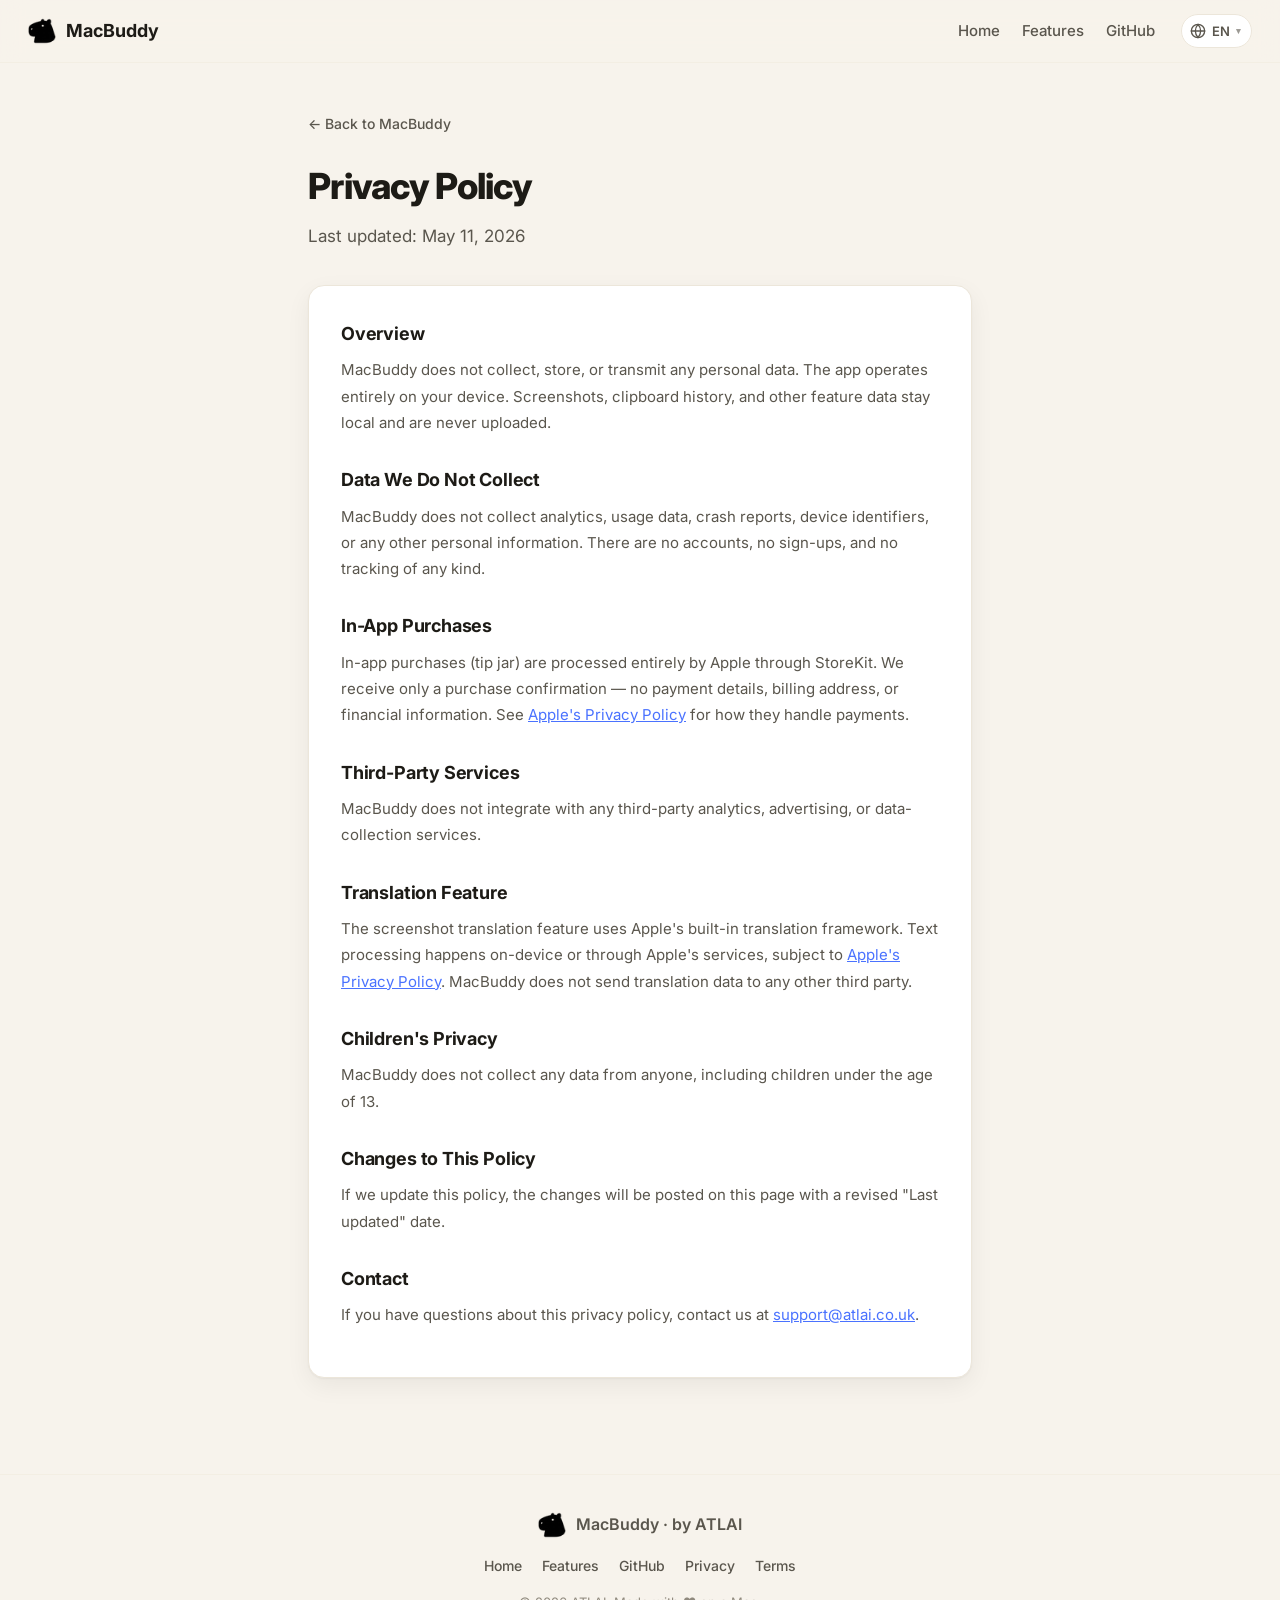
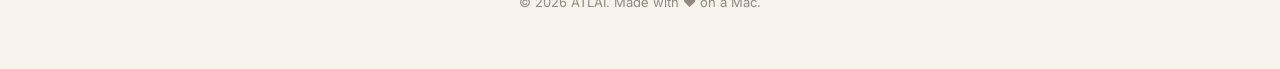
==== privacy.html @ dc9533d7 "Add Privacy Policy and Terms of Use pages Co-Authored-By: Claude Opus 4.6 (1M context) <noreply@anth" ====
<!DOCTYPE html>
<html lang="en">
<head>
  <meta charset="UTF-8" />
  <meta name="viewport" content="width=device-width, initial-scale=1.0" />
  <title>Privacy Policy — MacBuddy</title>
  <meta name="description" content="MacBuddy privacy policy. We do not collect, store, or transmit any personal data." />
  <meta name="theme-color" content="#f7f3ec" />
  <link rel="icon" type="image/png" href="img/macbuddy_icon.png" />
  <link rel="preconnect" href="https://fonts.googleapis.com" />
  <link rel="preconnect" href="https://fonts.gstatic.com" crossorigin />
  <link href="https://fonts.googleapis.com/css2?family=Inter:wght@400;500;600;700;800&display=swap" rel="stylesheet" />
  <link rel="stylesheet" href="css/styles.css" />
  <style>
    .legal-page { padding: 48px 28px 96px; max-width: 720px; margin: 0 auto; }
    .legal-page .section-head { margin-bottom: 36px; text-align: left; }
    .legal-page .section-head h1 {
      font-size: clamp(28px, 4vw, 36px);
      letter-spacing: -0.02em;
      margin: 0 0 8px;
      font-weight: 800;
    }
    .legal-page .section-head p { text-align: left; }
    .legal-card {
      background: var(--bg-card);
      border: 1px solid var(--line);
      border-radius: var(--radius);
      padding: 32px;
      box-shadow: var(--shadow-card);
      line-height: 1.75;
      color: var(--ink);
    }
    .legal-card h2 {
      font-size: 18px;
      font-weight: 700;
      margin: 28px 0 8px;
      letter-spacing: -0.01em;
    }
    .legal-card h2:first-child { margin-top: 0; }
    .legal-card p { margin: 0 0 16px; color: var(--ink-soft); font-size: 15px; }
    .legal-card a { color: var(--accent); text-decoration: underline; }
    .legal-card a:hover { color: #3a5fd9; }
    .back-link {
      display: inline-flex;
      align-items: center;
      gap: 6px;
      font-size: 14px;
      font-weight: 500;
      color: var(--ink-soft);
      margin-bottom: 24px;
    }
    .back-link:hover { color: var(--ink); text-decoration: none; }
  </style>
</head>
<body>
  <header class="site-header">
    <a href="/" class="logo">
      <img src="img/menubar_logo.png" alt="" class="logo-mark" />
      <span class="logo-word">MacBuddy</span>
    </a>
    <nav class="site-nav">
      <a href="/" data-i18n="nav.home">Home</a>
      <a href="/#features" data-i18n="nav.features">Features</a>
      <a href="https://github.com/ATLAI-TECH/MacBuddyTools" target="_blank" rel="noopener" data-i18n="nav.github">GitHub</a>

      <div class="lang-switcher" id="lang-switcher">
        <button class="lang-btn" type="button" aria-haspopup="true" aria-expanded="false" data-i18n-aria-label="nav.lang_aria" aria-label="Choose language">
          <svg class="lang-globe" viewBox="0 0 24 24" fill="none" stroke="currentColor" stroke-width="2" stroke-linecap="round" stroke-linejoin="round" aria-hidden="true">
            <circle cx="12" cy="12" r="10"/>
            <path d="M2 12h20"/>
            <path d="M12 2a15.3 15.3 0 0 1 4 10 15.3 15.3 0 0 1-4 10 15.3 15.3 0 0 1-4-10 15.3 15.3 0 0 1 4-10z"/>
          </svg>
          <span class="lang-current">EN</span>
          <span class="lang-caret" aria-hidden="true">&#9662;</span>
        </button>
        <ul class="lang-menu" role="menu">
          <li><button type="button" data-lang="en" role="menuitem">English</button></li>
          <li><button type="button" data-lang="fr" role="menuitem">Fran&ccedil;ais</button></li>
          <li><button type="button" data-lang="de" role="menuitem">Deutsch</button></li>
          <li><button type="button" data-lang="zh" role="menuitem">&#20013;&#25991;</button></li>
          <li><button type="button" data-lang="es" role="menuitem">Espa&ntilde;ol</button></li>
          <li><button type="button" data-lang="ru" role="menuitem">&#1056;&#1091;&#1089;&#1089;&#1082;&#1080;&#1081;</button></li>
        </ul>
      </div>
    </nav>
  </header>

  <main class="legal-page">
    <a href="/" class="back-link">&larr; Back to MacBuddy</a>

    <div class="section-head">
      <h1>Privacy Policy</h1>
      <p>Last updated: May 11, 2026</p>
    </div>

    <div class="legal-card">
      <h2>Overview</h2>
      <p>MacBuddy does not collect, store, or transmit any personal data. The app operates entirely on your device. Screenshots, clipboard history, and other feature data stay local and are never uploaded.</p>

      <h2>Data We Do Not Collect</h2>
      <p>MacBuddy does not collect analytics, usage data, crash reports, device identifiers, or any other personal information. There are no accounts, no sign-ups, and no tracking of any kind.</p>

      <h2>In-App Purchases</h2>
      <p>In-app purchases (tip jar) are processed entirely by Apple through StoreKit. We receive only a purchase confirmation &mdash; no payment details, billing address, or financial information. See <a href="https://www.apple.com/legal/privacy/" target="_blank" rel="noopener">Apple's Privacy Policy</a> for how they handle payments.</p>

      <h2>Third-Party Services</h2>
      <p>MacBuddy does not integrate with any third-party analytics, advertising, or data-collection services.</p>

      <h2>Translation Feature</h2>
      <p>The screenshot translation feature uses Apple's built-in translation framework. Text processing happens on-device or through Apple's services, subject to <a href="https://www.apple.com/legal/privacy/" target="_blank" rel="noopener">Apple's Privacy Policy</a>. MacBuddy does not send translation data to any other third party.</p>

      <h2>Children's Privacy</h2>
      <p>MacBuddy does not collect any data from anyone, including children under the age of 13.</p>

      <h2>Changes to This Policy</h2>
      <p>If we update this policy, the changes will be posted on this page with a revised "Last updated" date.</p>

      <h2>Contact</h2>
      <p>If you have questions about this privacy policy, contact us at <a href="mailto:support@atlai.co.uk">support@atlai.co.uk</a>.</p>
    </div>
  </main>

  <footer class="site-footer">
    <div class="footer-inner">
      <div class="footer-brand">
        <img src="img/menubar_logo.png" alt="" class="logo-mark" />
        <span>MacBuddy &middot; by ATLAI</span>
      </div>
      <nav class="footer-nav">
        <a href="/" data-i18n="nav.home">Home</a>
        <a href="/#features" data-i18n="nav.features">Features</a>
        <a href="https://github.com/ATLAI-TECH/MacBuddyTools" target="_blank" rel="noopener" data-i18n="nav.github">GitHub</a>
        <a href="privacy.html">Privacy</a>
        <a href="terms.html">Terms</a>
      </nav>
      <p class="footer-fine" data-i18n="footer.fine">&copy; 2026 ATLAI. Made with &#10084;&#65039; on a Mac.</p>
    </div>
  </footer>

  <script src="js/script.js" defer></script>
</body>
</html>
---- css/styles.css ----
/* ----------------------------------------------------------
   MacBuddy landing page
   Style is inspired by termbuddy.atlai.co.uk — soft cream
   background, pill buttons, big rounded screenshots.
   ---------------------------------------------------------- */

:root {
  --bg: #f7f3ec;
  --bg-soft: #fdfaf4;
  --bg-card: #ffffff;
  --ink: #1d1b16;
  --ink-soft: #5a564d;
  --ink-faint: #908a7e;
  --line: #ece6da;
  --line-soft: #f3eee3;
  --accent: #4a72ff;
  --accent-ink: #ffffff;
  --accent-soft: #e7edff;
  --warn: #d97a2c;
  --good: #2f9e6b;
  --shadow-card: 0 1px 2px rgba(20, 18, 12, 0.04), 0 8px 24px rgba(20, 18, 12, 0.06);
  --shadow-shot: 0 12px 36px rgba(20, 18, 12, 0.10), 0 2px 6px rgba(20, 18, 12, 0.06);
  --radius: 16px;
  --radius-lg: 22px;
  --radius-pill: 999px;
}

* { box-sizing: border-box; }

html { scroll-behavior: smooth; }

body {
  margin: 0;
  font-family: 'Inter', -apple-system, BlinkMacSystemFont, 'Segoe UI', sans-serif;
  font-size: 16px;
  line-height: 1.55;
  color: var(--ink);
  background: var(--bg);
  -webkit-font-smoothing: antialiased;
  -moz-osx-font-smoothing: grayscale;
}

a { color: var(--accent); text-decoration: none; }
a:hover { text-decoration: underline; }

img { display: block; max-width: 100%; height: auto; }

kbd {
  font-family: 'SF Mono', 'JetBrains Mono', 'Menlo', monospace;
  font-size: 0.85em;
  padding: 1px 6px;
  border: 1px solid var(--line);
  border-bottom-width: 2px;
  border-radius: 6px;
  background: var(--bg-card);
  color: var(--ink);
}

/* ====== HEADER ====== */
.site-header {
  position: sticky;
  top: 0;
  z-index: 50;
  display: flex;
  align-items: center;
  justify-content: space-between;
  padding: 14px 28px;
  background: rgba(247, 243, 236, 0.85);
  backdrop-filter: saturate(160%) blur(12px);
  -webkit-backdrop-filter: saturate(160%) blur(12px);
  border-bottom: 1px solid var(--line-soft);
}

.logo {
  display: flex;
  align-items: center;
  gap: 10px;
  color: var(--ink);
  font-weight: 700;
  font-size: 18px;
}
.logo:hover { text-decoration: none; }

.logo-mark {
  width: 28px;
  height: 28px;
  border-radius: 7px;
}

.site-nav {
  display: flex;
  gap: 22px;
  align-items: center;
  font-size: 15px;
  font-weight: 500;
}
.site-nav a {
  color: var(--ink-soft);
}
.site-nav a:hover {
  color: var(--ink);
  text-decoration: none;
}

/* ====== HERO ====== */
.hero {
  position: relative;
  padding: 88px 28px 96px;
  background:
    radial-gradient(1100px 600px at 80% -10%, #fff4e0 0%, transparent 60%),
    radial-gradient(900px 500px at 0% 30%, #e7edff 0%, transparent 55%),
    var(--bg);
  overflow: hidden;
}

.hero-inner {
  max-width: 1180px;
  margin: 0 auto;
  display: grid;
  grid-template-columns: 1.05fr 1fr;
  gap: 48px;
  align-items: center;
}

.eyebrow {
  display: inline-block;
  font-size: 12px;
  font-weight: 600;
  letter-spacing: 0.08em;
  text-transform: uppercase;
  color: var(--accent);
  background: var(--accent-soft);
  padding: 6px 12px;
  border-radius: var(--radius-pill);
  margin-bottom: 22px;
}

.hero-copy h1 {
  font-size: clamp(40px, 6vw, 64px);
  line-height: 1.05;
  font-weight: 800;
  letter-spacing: -0.02em;
  margin: 0 0 20px;
}

.hero-copy .lede {
  font-size: 18px;
  color: var(--ink-soft);
  max-width: 540px;
  margin: 0 0 28px;
}

.cta-row {
  display: flex;
  flex-wrap: wrap;
  gap: 12px;
  align-items: center;
}

.btn {
  display: inline-flex;
  align-items: center;
  gap: 10px;
  padding: 14px 22px;
  border-radius: var(--radius-pill);
  font-weight: 600;
  font-size: 15px;
  border: 1px solid transparent;
  transition: transform 0.12s ease, box-shadow 0.12s ease, background 0.12s ease;
  cursor: pointer;
}
.btn:hover { text-decoration: none; transform: translateY(-1px); }

.btn-primary {
  background: var(--ink);
  color: #fff;
  box-shadow: 0 6px 18px rgba(20, 18, 12, 0.18);
}
.btn-primary small {
  font-weight: 500;
  font-size: 12px;
  opacity: 0.7;
}
.btn-primary:hover {
  background: #2b2823;
  box-shadow: 0 8px 22px rgba(20, 18, 12, 0.22);
}

.btn-ghost {
  background: transparent;
  color: var(--ink);
  border-color: var(--line);
}
.btn-ghost:hover {
  background: var(--bg-card);
  border-color: var(--ink-faint);
}

.hero-meta {
  margin: 24px 0 0;
  font-size: 13px;
  color: var(--ink-faint);
}

.hero-art {
  position: relative;
}
.hero-shot {
  width: 100%;
  border-radius: var(--radius-lg);
  box-shadow: var(--shadow-shot);
  border: 1px solid var(--line);
  background: var(--bg-card);
}
.hero-icon {
  position: absolute;
  width: 96px;
  height: 96px;
  bottom: -28px;
  left: -28px;
  border-radius: 22px;
  box-shadow: var(--shadow-shot);
  background: var(--bg-card);
  padding: 4px;
}

/* ====== SECTIONS ====== */
section { padding: 96px 28px; }

.section-head {
  max-width: 760px;
  margin: 0 auto 56px;
  text-align: center;
}
.section-head h2 {
  font-size: clamp(28px, 4vw, 40px);
  letter-spacing: -0.02em;
  margin: 0 0 12px;
  font-weight: 800;
}
.section-head p {
  color: var(--ink-soft);
  font-size: 17px;
  margin: 0;
}

/* ====== FEATURE GRID ====== */
.features {
  background: var(--bg-soft);
  border-top: 1px solid var(--line-soft);
  border-bottom: 1px solid var(--line-soft);
}

.feature-grid {
  max-width: 1180px;
  margin: 0 auto;
  display: grid;
  grid-template-columns: repeat(3, minmax(0, 1fr));
  gap: 18px;
}

.feature-card {
  background: var(--bg-card);
  border: 1px solid var(--line);
  border-radius: var(--radius);
  padding: 26px 24px;
  box-shadow: var(--shadow-card);
  transition: transform 0.18s ease, box-shadow 0.18s ease, border-color 0.18s ease;
}
.feature-card:hover {
  transform: translateY(-3px);
  border-color: var(--ink-faint);
  box-shadow: 0 4px 8px rgba(20, 18, 12, 0.06), 0 16px 36px rgba(20, 18, 12, 0.08);
}

.feature-icon {
  display: inline-flex;
  align-items: center;
  justify-content: center;
  min-width: 48px;
  height: 48px;
  padding: 0 12px;
  border-radius: 12px;
  background: var(--accent-soft);
  color: var(--accent);
  font-weight: 700;
  font-size: 22px;
  margin-bottom: 18px;
  font-family: 'SF Mono', 'JetBrains Mono', 'Menlo', monospace;
}

.feature-card h3 {
  font-size: 19px;
  margin: 0 0 8px;
  font-weight: 700;
  letter-spacing: -0.01em;
}
.feature-card p {
  font-size: 14.5px;
  color: var(--ink-soft);
  margin: 0;
}

/* ====== SHOTS ====== */
.shots { background: var(--bg); }

.shot-row {
  max-width: 1180px;
  margin: 0 auto 24px;
  display: grid;
  grid-template-columns: 1fr 1fr;
  gap: 24px;
}
.shot-row:last-child { margin-bottom: 0; }

.shot {
  margin: 0;
  background: var(--bg-card);
  border: 1px solid var(--line);
  border-radius: var(--radius-lg);
  overflow: hidden;
  box-shadow: var(--shadow-shot);
  display: flex;
  flex-direction: column;
}
.shot.wide { grid-column: 1 / -1; }
.shot img {
  width: 100%;
  height: auto;
  display: block;
  background: var(--bg-soft);
}
.shot figcaption {
  padding: 16px 20px;
  font-size: 14.5px;
  color: var(--ink-soft);
  border-top: 1px solid var(--line-soft);
}

/* ====== DOWNLOAD ====== */
.download-band {
  background: linear-gradient(135deg, #1d1b16 0%, #2b2823 100%);
  color: #fff;
  padding: 80px 28px;
}
.download-inner {
  max-width: 1180px;
  margin: 0 auto;
  display: flex;
  align-items: center;
  gap: 36px;
  flex-wrap: wrap;
}
.download-icon {
  width: 110px;
  height: 110px;
  border-radius: 24px;
  box-shadow: 0 14px 32px rgba(0,0,0,0.4);
  background: #fff;
  padding: 4px;
}
.download-band h2 {
  font-size: clamp(28px, 3.6vw, 36px);
  margin: 0 0 8px;
  font-weight: 800;
  letter-spacing: -0.02em;
}
.download-band p {
  color: rgba(255,255,255,0.75);
  margin: 0 0 22px;
  max-width: 520px;
}
.download-band .btn-primary {
  background: #fff;
  color: var(--ink);
}
.download-band .btn-primary:hover { background: #f3eee3; }
.download-band .btn-ghost {
  color: #fff;
  border-color: rgba(255,255,255,0.25);
}
.download-band .btn-ghost:hover {
  background: rgba(255,255,255,0.08);
  border-color: rgba(255,255,255,0.5);
}

/* ====== SUPPORT ====== */
.support { background: var(--bg-soft); }

.support-grid {
  max-width: 1180px;
  margin: 0 auto;
  display: grid;
  grid-template-columns: repeat(3, minmax(0, 1fr));
  gap: 18px;
}

.support-card {
  display: block;
  background: var(--bg-card);
  border: 1px solid var(--line);
  border-radius: var(--radius);
  padding: 28px 26px;
  color: var(--ink);
  box-shadow: var(--shadow-card);
  transition: transform 0.18s ease, box-shadow 0.18s ease, border-color 0.18s ease;
  cursor: pointer;
}
.support-card:hover {
  transform: translateY(-3px);
  text-decoration: none;
  border-color: var(--accent);
  box-shadow: 0 4px 8px rgba(20, 18, 12, 0.06), 0 16px 36px rgba(74, 114, 255, 0.18);
}
.support-icon {
  font-size: 28px;
  margin-bottom: 14px;
}
.support-card h3 {
  margin: 0 0 6px;
  font-size: 19px;
  font-weight: 700;
  letter-spacing: -0.01em;
}
.support-card p {
  margin: 0 0 14px;
  font-size: 14.5px;
  color: var(--ink-soft);
}
.support-cta {
  font-size: 14px;
  font-weight: 600;
  color: var(--accent);
}

.support-note {
  max-width: 720px;
  margin: 36px auto 0;
  text-align: center;
  font-size: 14px;
  color: var(--ink-soft);
}

/* ====== FOOTER ====== */
.site-footer {
  background: var(--bg);
  border-top: 1px solid var(--line-soft);
  padding: 36px 28px 56px;
}
.footer-inner {
  max-width: 1180px;
  margin: 0 auto;
  display: flex;
  flex-direction: column;
  gap: 16px;
  align-items: center;
  text-align: center;
}
.footer-brand {
  display: flex;
  align-items: center;
  gap: 10px;
  font-weight: 600;
  color: var(--ink-soft);
}
.footer-nav {
  display: flex;
  flex-wrap: wrap;
  gap: 20px;
  font-size: 14px;
  font-weight: 500;
  justify-content: center;
}
.footer-nav a { color: var(--ink-soft); }
.footer-nav a:hover { color: var(--ink); text-decoration: none; }
.footer-fine {
  font-size: 13px;
  color: var(--ink-faint);
  margin: 0;
}

/* ====== LANGUAGE SWITCHER ====== */
.lang-switcher {
  position: relative;
  margin-left: 4px;
}

.lang-btn {
  display: inline-flex;
  align-items: center;
  gap: 6px;
  padding: 6px 10px 6px 8px;
  border-radius: var(--radius-pill);
  border: 1px solid var(--line);
  background: var(--bg-card);
  color: var(--ink-soft);
  font: inherit;
  font-size: 13px;
  font-weight: 600;
  cursor: pointer;
  transition: border-color 0.15s ease, color 0.15s ease, background 0.15s ease;
}
.lang-btn:hover { border-color: var(--ink-faint); color: var(--ink); }
.lang-btn:focus-visible {
  outline: none;
  border-color: var(--accent);
  box-shadow: 0 0 0 3px var(--accent-soft);
}

.lang-globe {
  width: 16px;
  height: 16px;
  flex: 0 0 auto;
}

.lang-caret {
  font-size: 9px;
  opacity: 0.6;
  transition: transform 0.15s ease;
}
.lang-switcher.open .lang-caret { transform: rotate(180deg); }

.lang-menu {
  position: absolute;
  right: 0;
  top: calc(100% + 8px);
  min-width: 160px;
  background: var(--bg-card);
  border: 1px solid var(--line);
  border-radius: 12px;
  box-shadow: var(--shadow-card);
  padding: 6px;
  margin: 0;
  list-style: none;
  display: none;
  z-index: 60;
}
.lang-switcher.open .lang-menu { display: block; }

.lang-menu li { margin: 0; padding: 0; }

.lang-menu button {
  display: block;
  width: 100%;
  text-align: left;
  padding: 8px 12px;
  background: transparent;
  border: none;
  border-radius: 8px;
  font: inherit;
  font-size: 14px;
  color: var(--ink);
  cursor: pointer;
  transition: background 0.12s ease, color 0.12s ease;
}
.lang-menu button:hover { background: var(--bg-soft); }
.lang-menu button.active {
  background: var(--accent-soft);
  color: var(--accent);
  font-weight: 600;
}

/* ====== RESPONSIVE ====== */
@media (max-width: 960px) {
  .hero-inner { grid-template-columns: 1fr; gap: 40px; }
  .hero { padding: 64px 22px 72px; }
  .hero-icon { width: 76px; height: 76px; bottom: -22px; left: -16px; }
  .feature-grid { grid-template-columns: repeat(2, minmax(0, 1fr)); }
  .support-grid { grid-template-columns: repeat(2, minmax(0, 1fr)); }
  .shot-row { grid-template-columns: 1fr; }
  section { padding: 72px 22px; }
}

@media (max-width: 620px) {
  .site-header { padding: 12px 18px; }
  .site-nav { gap: 14px; font-size: 14px; }
  .site-nav a:nth-child(1) { display: none; }
  .feature-grid { grid-template-columns: 1fr; }
  .support-grid { grid-template-columns: 1fr; }
  .download-inner { flex-direction: column; align-items: flex-start; }
  .btn { padding: 12px 18px; font-size: 14px; }
}
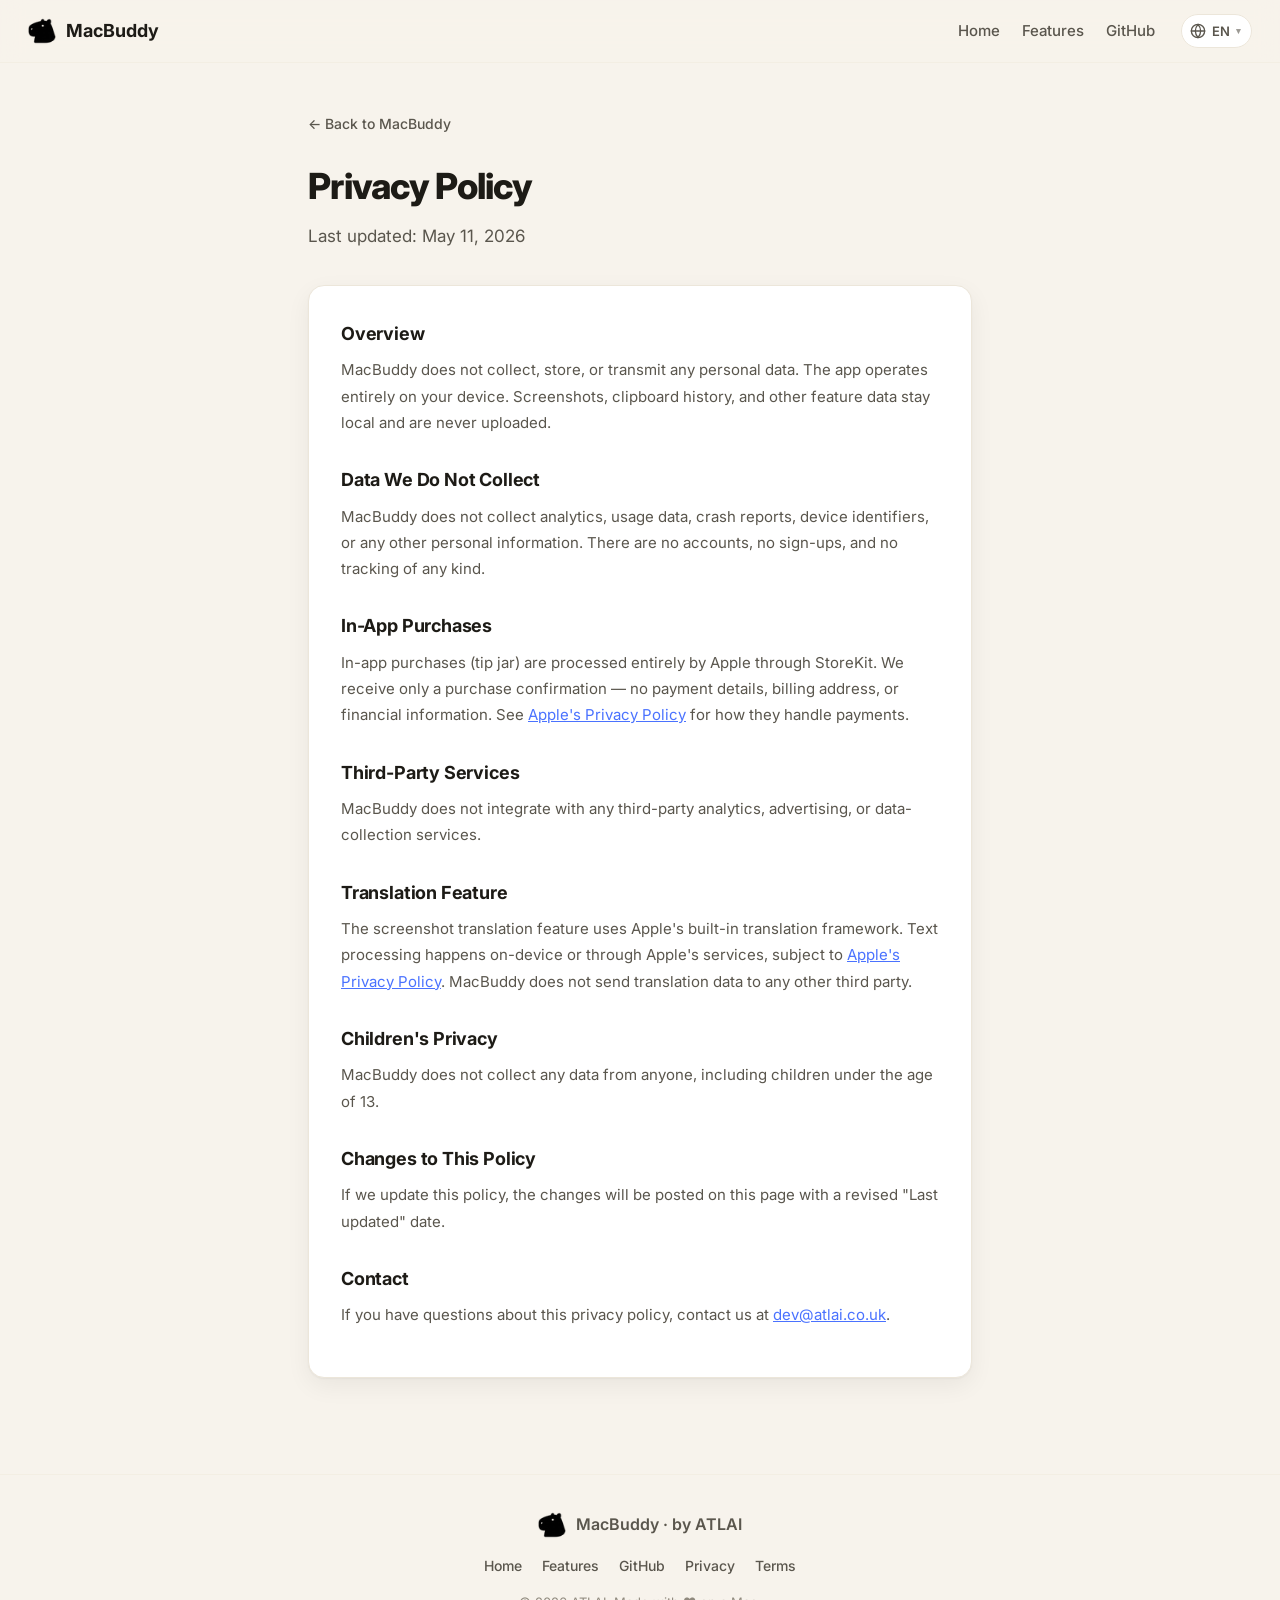
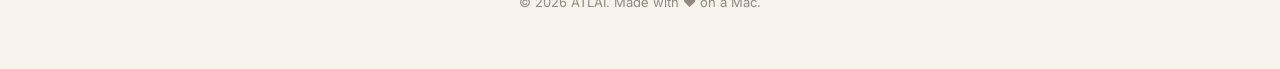
==== commit 46ed823b: "Update contact email to dev@atlai.co.uk Co-Authored-By: Claude Opus 4.6 (1M context) <noreply@anthro" ====
--- a/privacy.html
+++ b/privacy.html
@@ -116,7 +116,7 @@
       <p>If we update this policy, the changes will be posted on this page with a revised "Last updated" date.</p>
 
       <h2>Contact</h2>
-      <p>If you have questions about this privacy policy, contact us at <a href="mailto:support@atlai.co.uk">support@atlai.co.uk</a>.</p>
+      <p>If you have questions about this privacy policy, contact us at <a href="mailto:dev@atlai.co.uk">dev@atlai.co.uk</a>.</p>
     </div>
   </main>
 
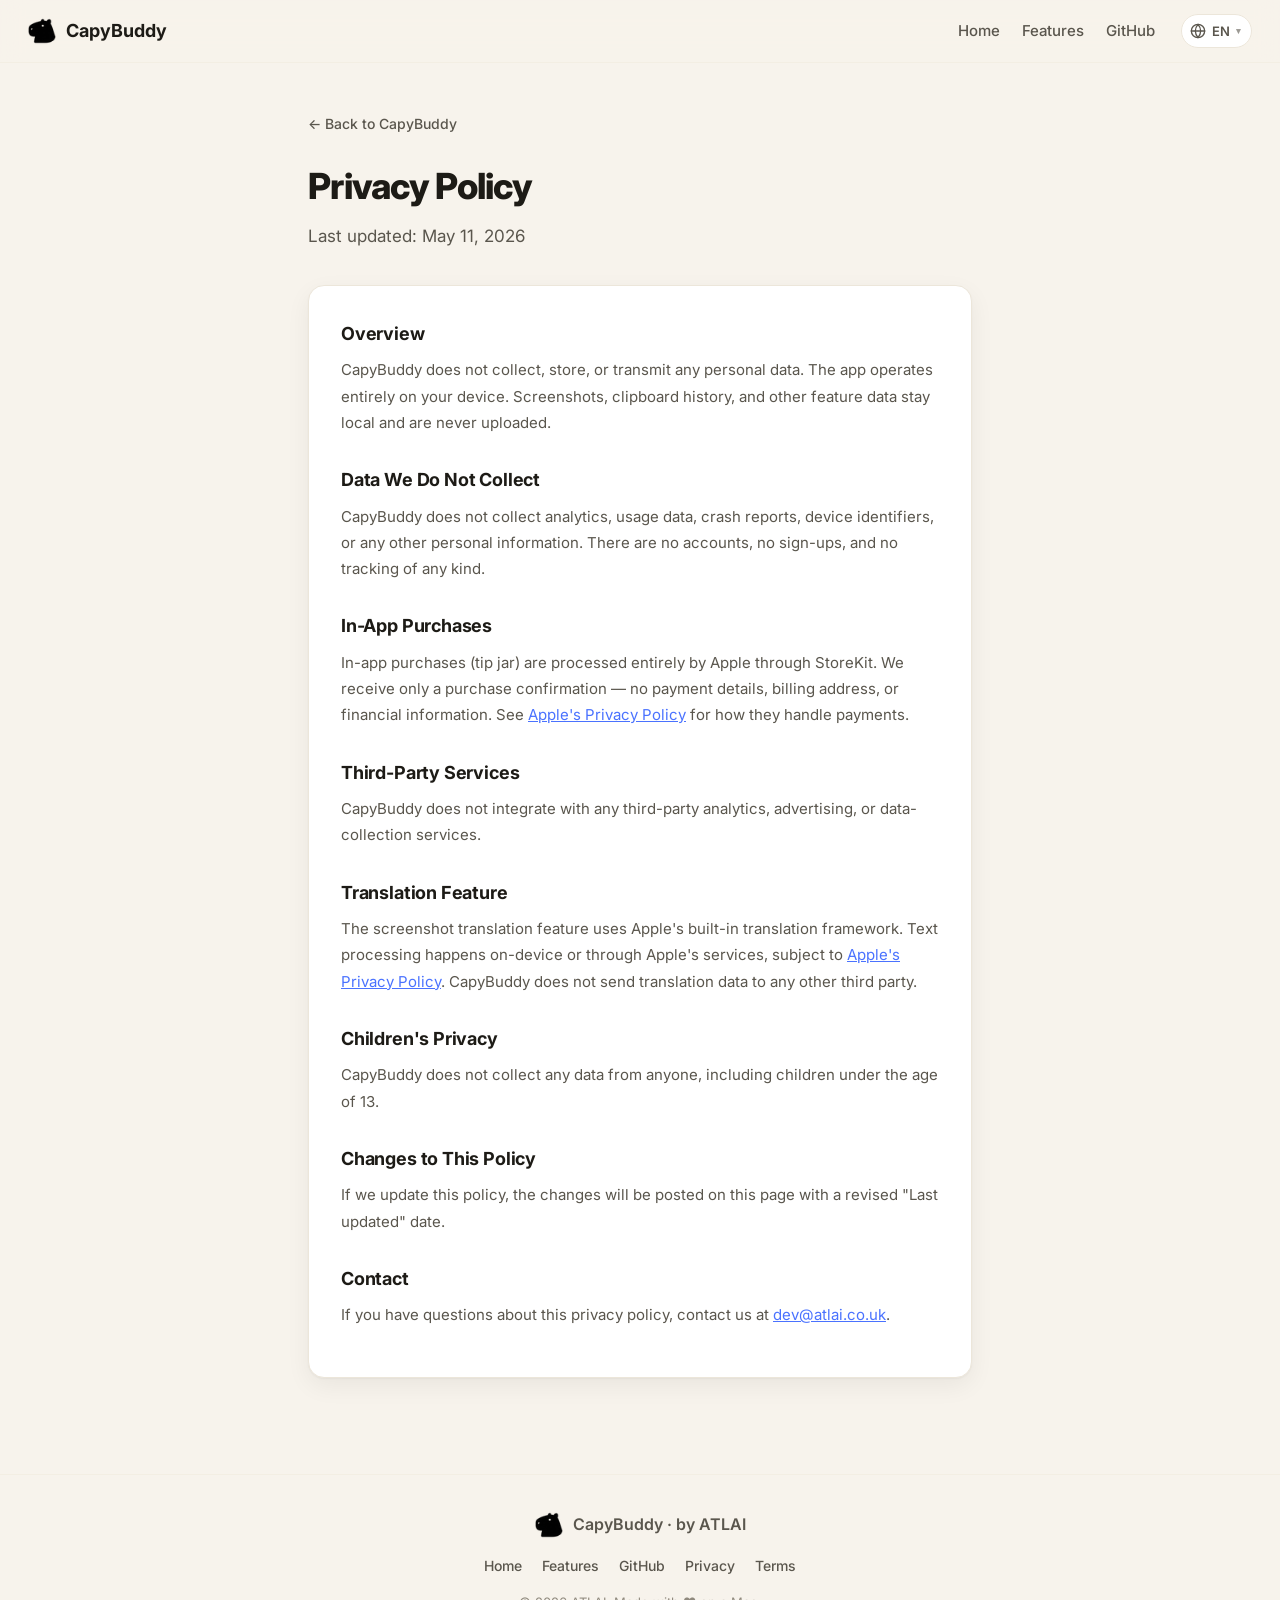
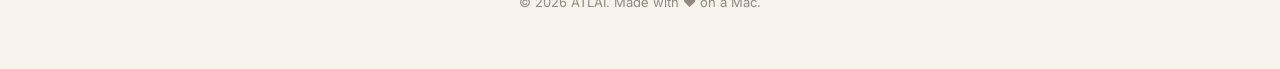
==== commit 1ee52a61: "Rename MacBuddy to CapyBuddy across all pages Co-Authored-By: Claude Opus 4.6 (1M context) <noreply@" ====
--- a/privacy.html
+++ b/privacy.html
@@ -3,8 +3,8 @@
 <head>
   <meta charset="UTF-8" />
   <meta name="viewport" content="width=device-width, initial-scale=1.0" />
-  <title>Privacy Policy — MacBuddy</title>
-  <meta name="description" content="MacBuddy privacy policy. We do not collect, store, or transmit any personal data." />
+  <title>Privacy Policy — CapyBuddy</title>
+  <meta name="description" content="CapyBuddy privacy policy. We do not collect, store, or transmit any personal data." />
   <meta name="theme-color" content="#f7f3ec" />
   <link rel="icon" type="image/png" href="img/macbuddy_icon.png" />
   <link rel="preconnect" href="https://fonts.googleapis.com" />
@@ -56,12 +56,12 @@
   <header class="site-header">
     <a href="/" class="logo">
       <img src="img/menubar_logo.png" alt="" class="logo-mark" />
-      <span class="logo-word">MacBuddy</span>
+      <span class="logo-word">CapyBuddy</span>
     </a>
     <nav class="site-nav">
       <a href="/" data-i18n="nav.home">Home</a>
       <a href="/#features" data-i18n="nav.features">Features</a>
-      <a href="https://github.com/ATLAI-TECH/MacBuddyTools" target="_blank" rel="noopener" data-i18n="nav.github">GitHub</a>
+      <a href="https://github.com/ATLAI-TECH/CapyBuddyTools" target="_blank" rel="noopener" data-i18n="nav.github">GitHub</a>
 
       <div class="lang-switcher" id="lang-switcher">
         <button class="lang-btn" type="button" aria-haspopup="true" aria-expanded="false" data-i18n-aria-label="nav.lang_aria" aria-label="Choose language">
@@ -86,7 +86,7 @@
   </header>
 
   <main class="legal-page">
-    <a href="/" class="back-link">&larr; Back to MacBuddy</a>
+    <a href="/" class="back-link">&larr; Back to CapyBuddy</a>
 
     <div class="section-head">
       <h1>Privacy Policy</h1>
@@ -95,22 +95,22 @@
 
     <div class="legal-card">
       <h2>Overview</h2>
-      <p>MacBuddy does not collect, store, or transmit any personal data. The app operates entirely on your device. Screenshots, clipboard history, and other feature data stay local and are never uploaded.</p>
+      <p>CapyBuddy does not collect, store, or transmit any personal data. The app operates entirely on your device. Screenshots, clipboard history, and other feature data stay local and are never uploaded.</p>
 
       <h2>Data We Do Not Collect</h2>
-      <p>MacBuddy does not collect analytics, usage data, crash reports, device identifiers, or any other personal information. There are no accounts, no sign-ups, and no tracking of any kind.</p>
+      <p>CapyBuddy does not collect analytics, usage data, crash reports, device identifiers, or any other personal information. There are no accounts, no sign-ups, and no tracking of any kind.</p>
 
       <h2>In-App Purchases</h2>
       <p>In-app purchases (tip jar) are processed entirely by Apple through StoreKit. We receive only a purchase confirmation &mdash; no payment details, billing address, or financial information. See <a href="https://www.apple.com/legal/privacy/" target="_blank" rel="noopener">Apple's Privacy Policy</a> for how they handle payments.</p>
 
       <h2>Third-Party Services</h2>
-      <p>MacBuddy does not integrate with any third-party analytics, advertising, or data-collection services.</p>
+      <p>CapyBuddy does not integrate with any third-party analytics, advertising, or data-collection services.</p>
 
       <h2>Translation Feature</h2>
-      <p>The screenshot translation feature uses Apple's built-in translation framework. Text processing happens on-device or through Apple's services, subject to <a href="https://www.apple.com/legal/privacy/" target="_blank" rel="noopener">Apple's Privacy Policy</a>. MacBuddy does not send translation data to any other third party.</p>
+      <p>The screenshot translation feature uses Apple's built-in translation framework. Text processing happens on-device or through Apple's services, subject to <a href="https://www.apple.com/legal/privacy/" target="_blank" rel="noopener">Apple's Privacy Policy</a>. CapyBuddy does not send translation data to any other third party.</p>
 
       <h2>Children's Privacy</h2>
-      <p>MacBuddy does not collect any data from anyone, including children under the age of 13.</p>
+      <p>CapyBuddy does not collect any data from anyone, including children under the age of 13.</p>
 
       <h2>Changes to This Policy</h2>
       <p>If we update this policy, the changes will be posted on this page with a revised "Last updated" date.</p>
@@ -124,12 +124,12 @@
     <div class="footer-inner">
       <div class="footer-brand">
         <img src="img/menubar_logo.png" alt="" class="logo-mark" />
-        <span>MacBuddy &middot; by ATLAI</span>
+        <span>CapyBuddy &middot; by ATLAI</span>
       </div>
       <nav class="footer-nav">
         <a href="/" data-i18n="nav.home">Home</a>
         <a href="/#features" data-i18n="nav.features">Features</a>
-        <a href="https://github.com/ATLAI-TECH/MacBuddyTools" target="_blank" rel="noopener" data-i18n="nav.github">GitHub</a>
+        <a href="https://github.com/ATLAI-TECH/CapyBuddyTools" target="_blank" rel="noopener" data-i18n="nav.github">GitHub</a>
         <a href="privacy.html">Privacy</a>
         <a href="terms.html">Terms</a>
       </nav>
--- a/css/styles.css
+++ b/css/styles.css
@@ -1,5 +1,5 @@
 /* ----------------------------------------------------------
-   MacBuddy landing page
+   CapyBuddy landing page
    Style is inspired by termbuddy.atlai.co.uk — soft cream
    background, pill buttons, big rounded screenshots.
    ---------------------------------------------------------- */
